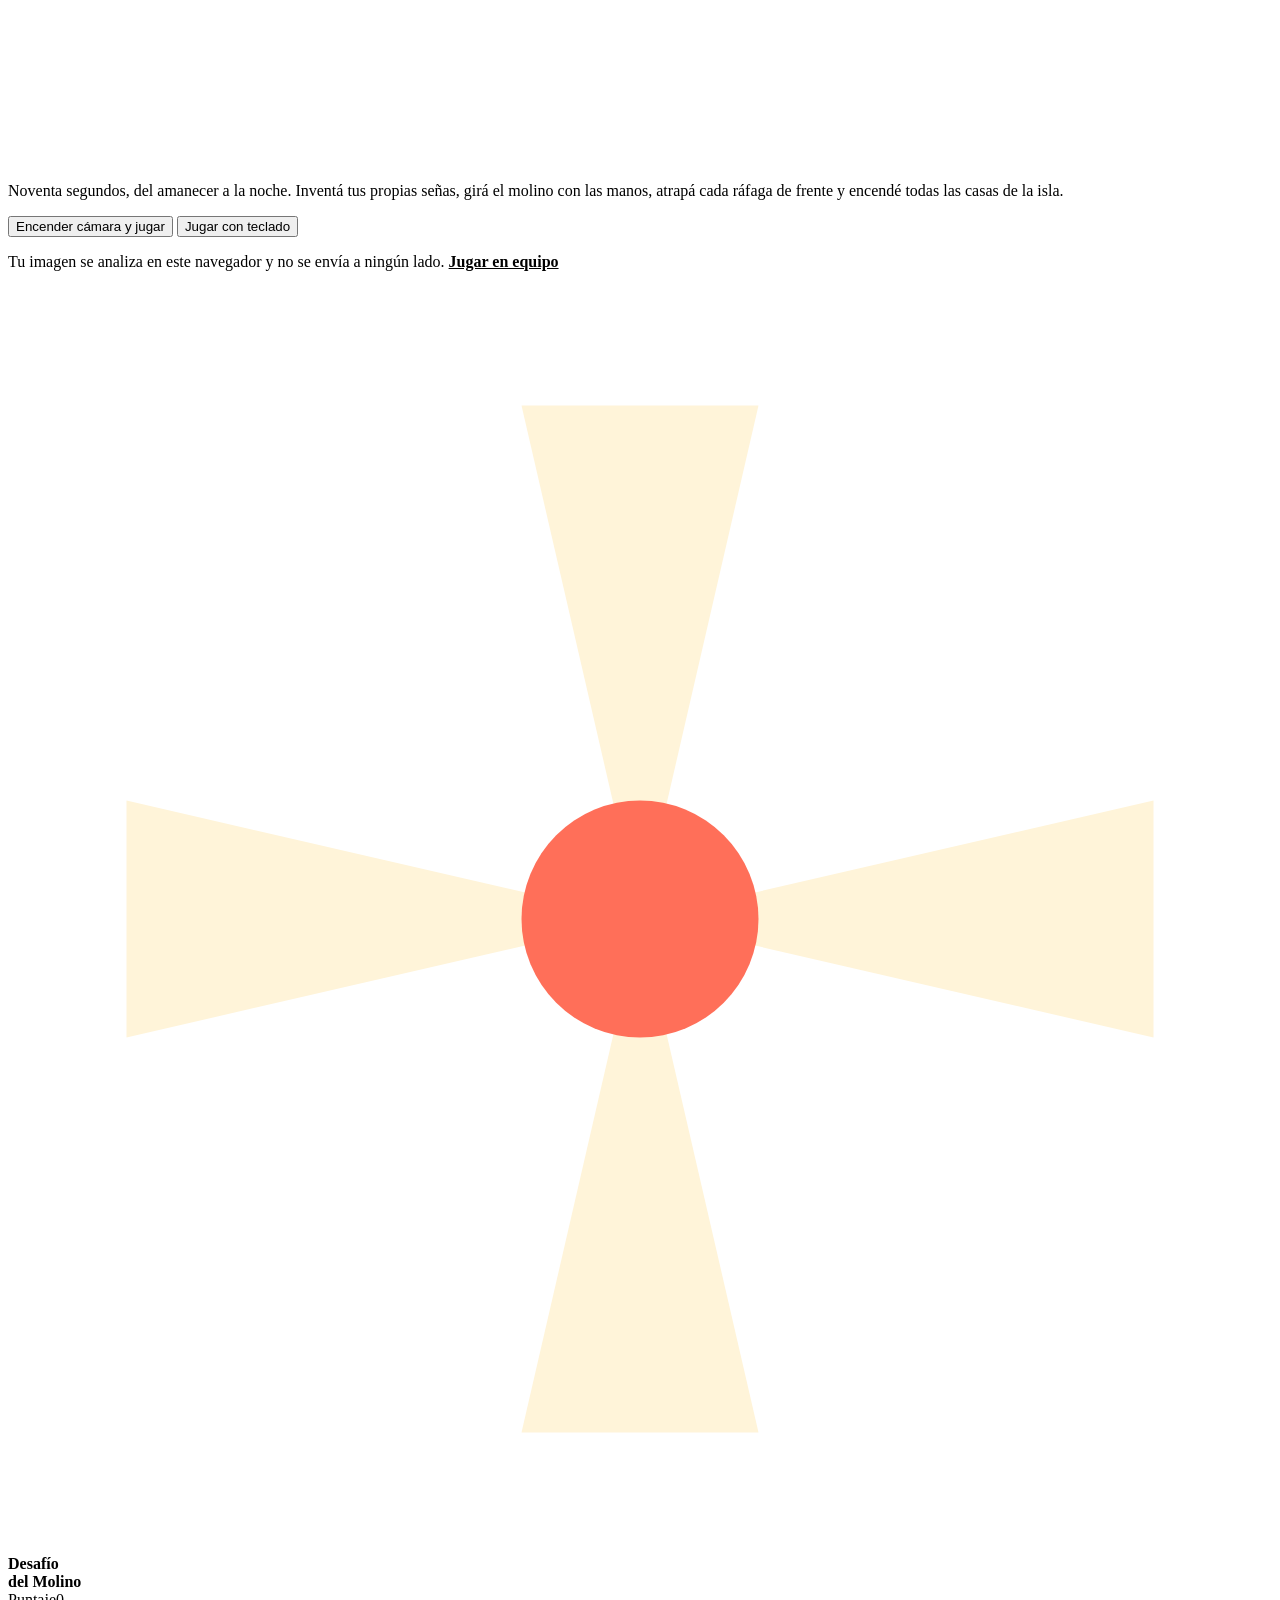
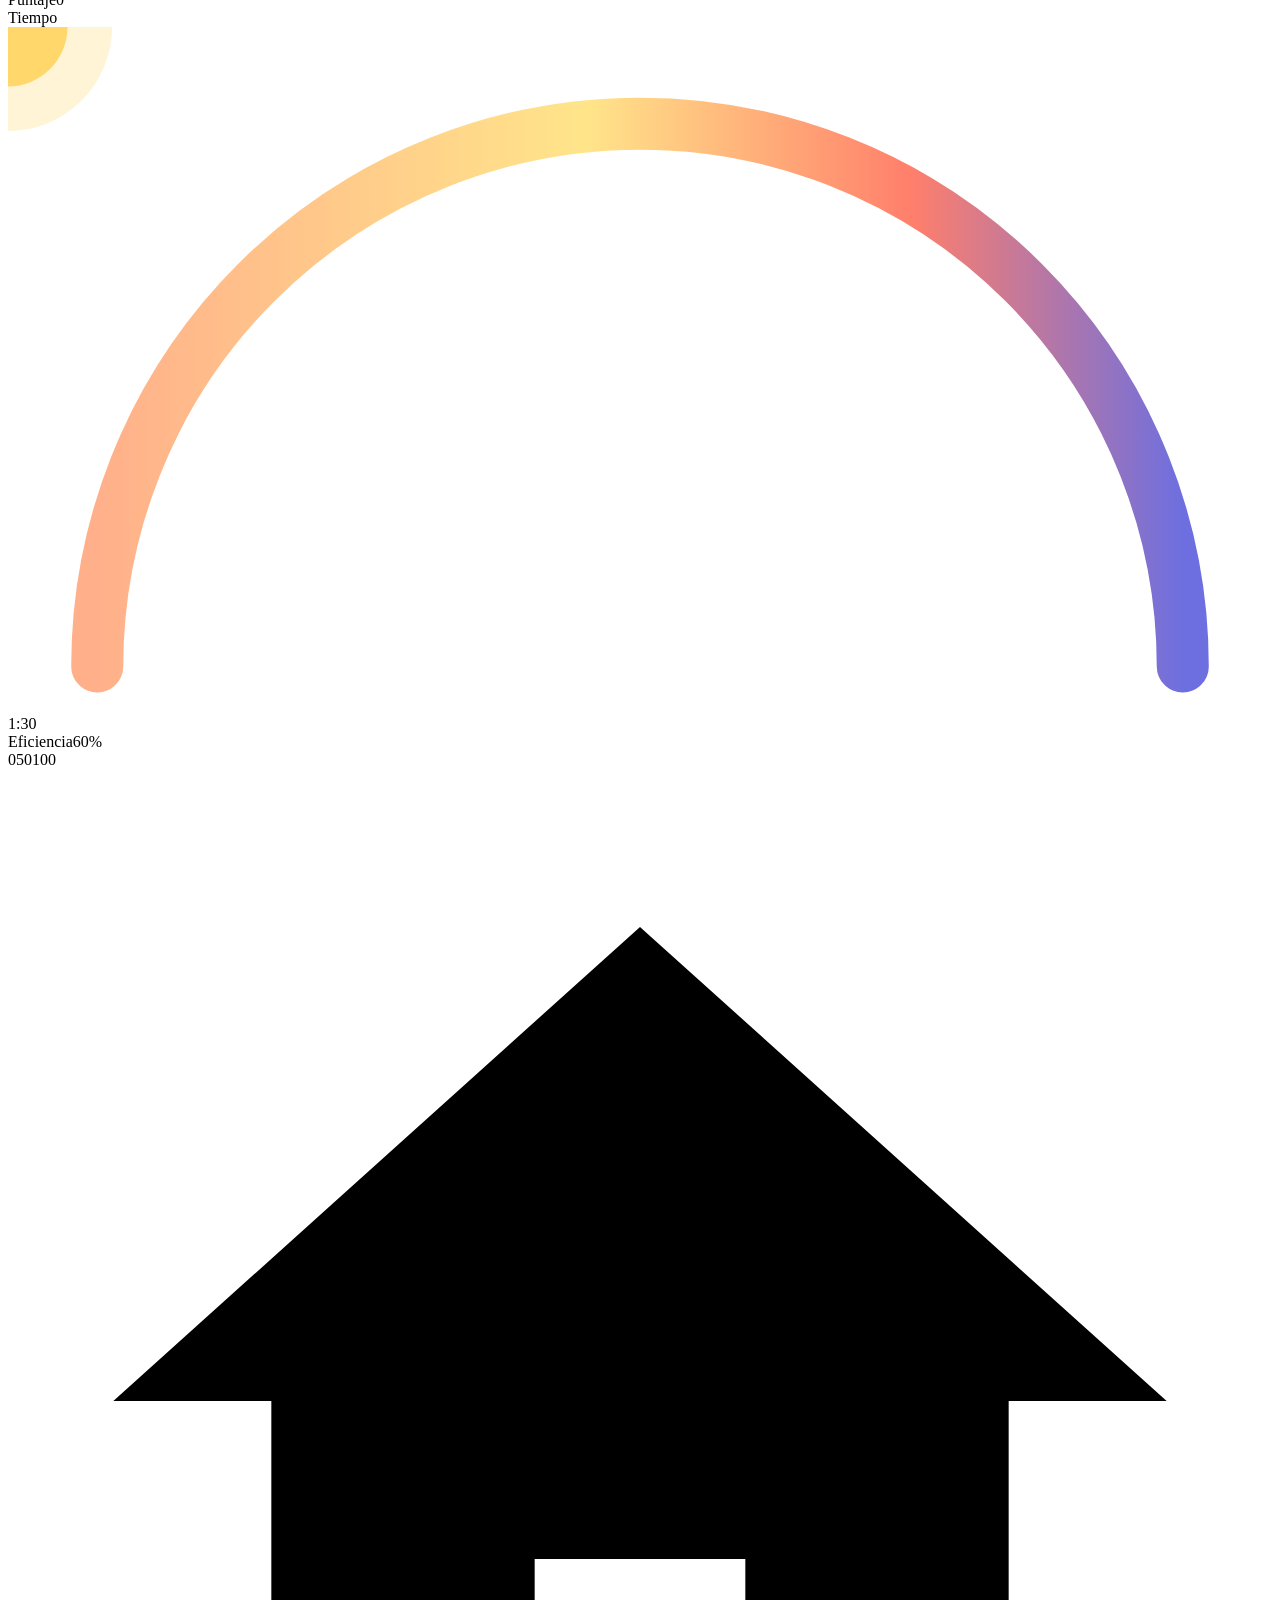
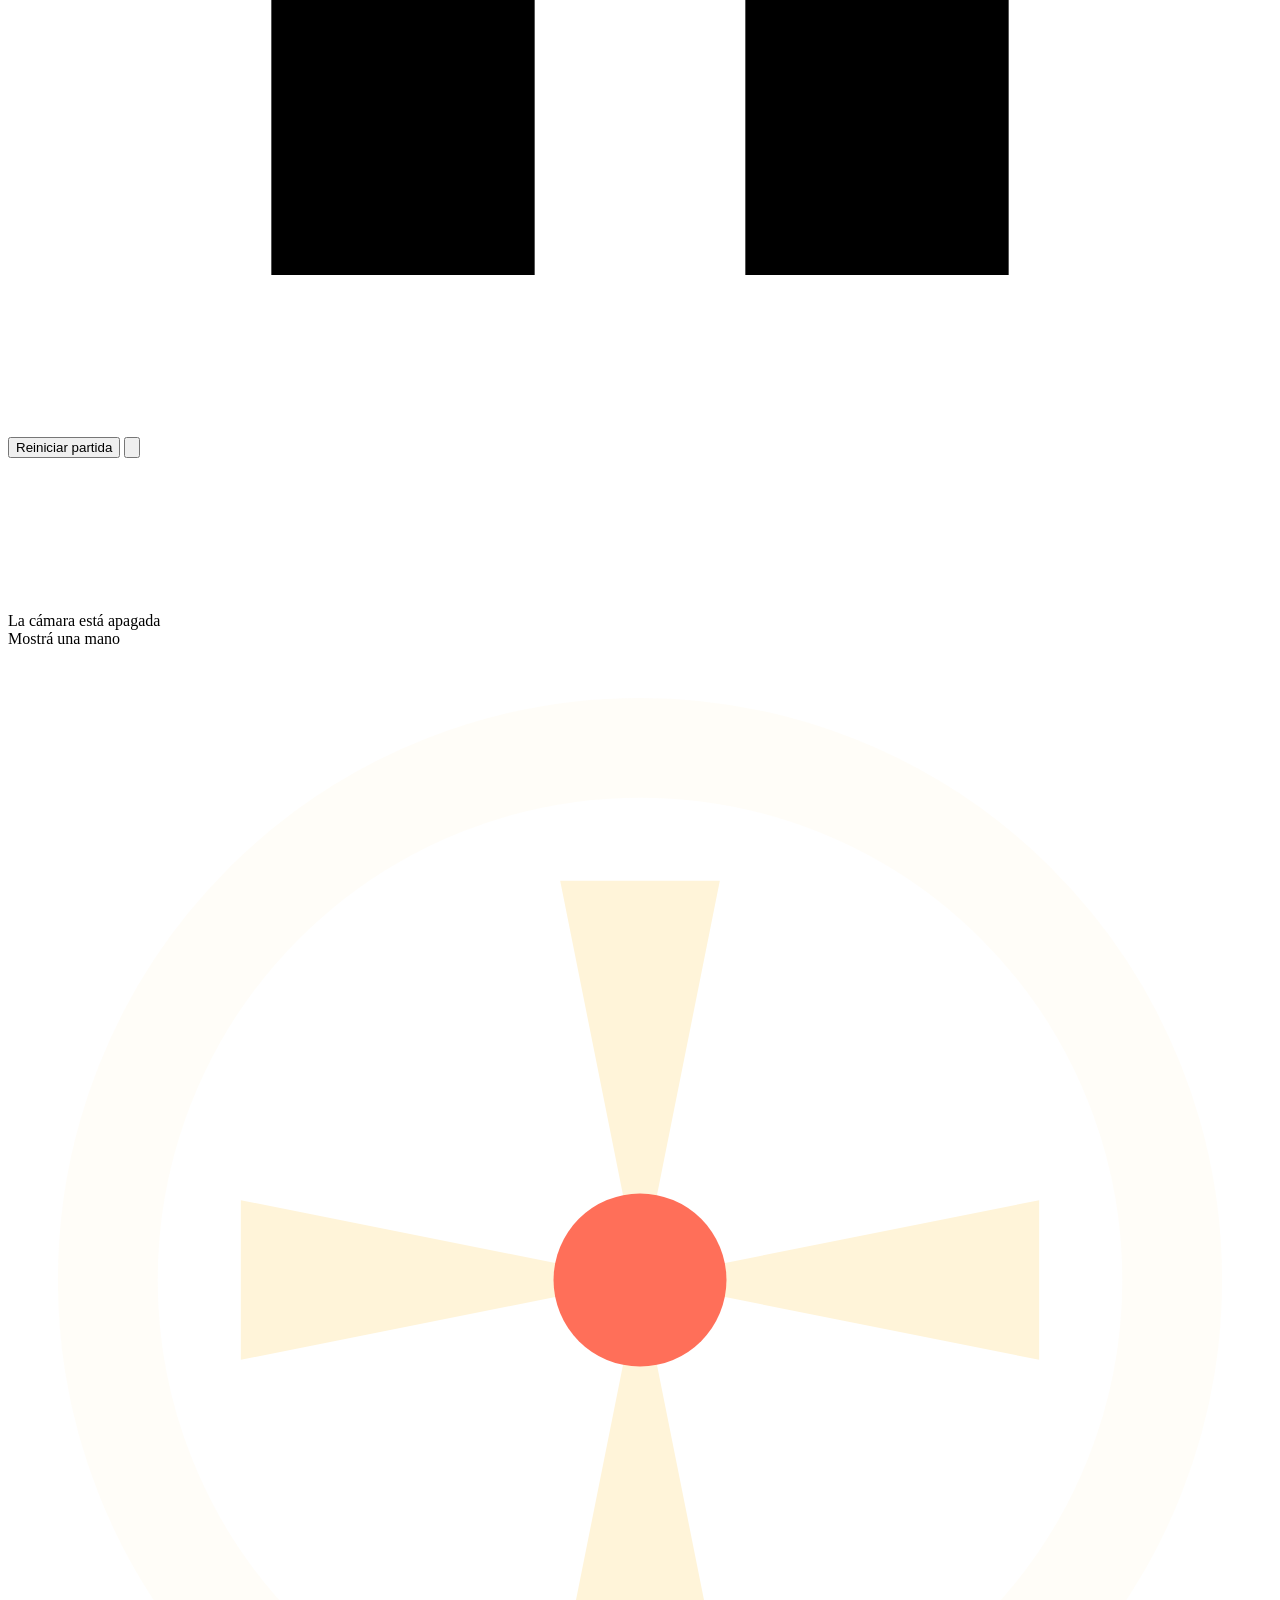
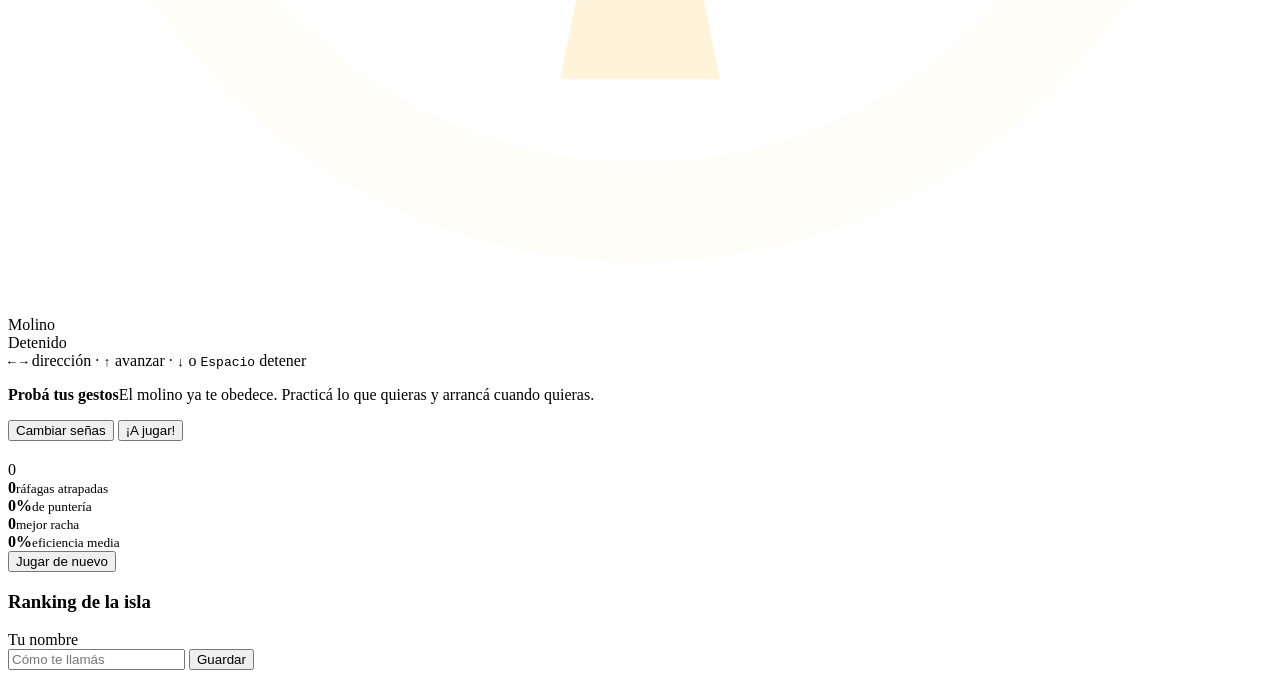
==== web/index.html @ c10a6aa8 "Modo grupal, panel para profes, taller con IA y señas propias - /grupal: cuatro roles conectados sob" ====
<!doctype html>
<html lang="es">
<head>
<meta charset="utf-8">
<meta name="viewport" content="width=device-width,initial-scale=1,viewport-fit=cover">
<title>Desafío del Molino</title>
<meta name="description" content="Orientá un molino con las manos, atrapá el viento y encendé un pueblo entero antes de que caiga la noche.">
<meta name="theme-color" content="#10303a">
<link rel="icon" href="data:image/svg+xml,%3Csvg xmlns='http://www.w3.org/2000/svg' viewBox='0 0 64 64'%3E%3Ccircle cx='32' cy='32' r='30' fill='%2310303a'/%3E%3Cg fill='%23fff1d0'%3E%3Cpath d='M32 32 26 8h12z'/%3E%3Cpath d='M32 32 26 56h12z'/%3E%3Cpath d='M32 32 8 26v12z'/%3E%3Cpath d='M32 32 56 26v12z'/%3E%3C/g%3E%3Ccircle cx='32' cy='32' r='6' fill='%23e8513f'/%3E%3C/svg%3E">
<link rel="preconnect" href="https://fonts.googleapis.com">
<link rel="preconnect" href="https://fonts.gstatic.com" crossorigin>
<link rel="preconnect" href="https://cdn.jsdelivr.net" crossorigin>
<link href="https://fonts.googleapis.com/css2?family=Figtree:wght@400;500;600;700;800&family=Fraunces:ital,opsz,wght,SOFT@0,9..144,500..900,100;1,9..144,400..700,100&display=swap" rel="stylesheet">
<link rel="stylesheet" href="/style.css">
</head>
<body>
<canvas id="world" role="img" aria-label="Isla vista desde arriba con un molino en el centro y ráfagas de viento que llegan desde la costa"></canvas>
<div id="danger"></div>

<section id="landing" class="overlay">
  <div class="land sheet">
    <h1 id="title" aria-label="Desafío del Molino"></h1>
    <p class="lead">Noventa segundos, del amanecer a la noche. Inventá tus propias señas, girá el molino con las manos, atrapá cada ráfaga de frente y encendé todas las casas de la isla.</p>
    <div class="gestures" id="guide"></div>
    <div class="cta">
      <button id="btnCam" class="btn primary">Encender cámara y jugar</button>
      <button id="btnKeys" class="btn ghost">Jugar con teclado</button>
    </div>
    <div id="err" role="alert"></div>
    <p class="fine">Tu imagen se analiza en este navegador y no se envía a ningún lado. <a href="/grupal" style="color:var(--gold);font-weight:700">Jugar en equipo</a></p>
  </div>
</section>

<aside id="hudL" class="hud" aria-label="Estadísticas de la partida">
  <div class="brand"><svg viewBox="0 0 64 64" aria-hidden="true"><g fill="#fff4d9"><path d="M32 32 26 6h12z"/><path d="M32 32 26 58h12z"/><path d="M32 32 6 26v12z"/><path d="M32 32 58 26v12z"/></g><circle cx="32" cy="32" r="6" fill="#ff6f59"/></svg><b>Desafío<br>del Molino</b></div>
  <div class="panel score-card"><span class="label">Puntaje</span><span id="score">0</span><span id="combo"></span></div>
  <div class="panel time-card" id="timeCard"><span class="label">Tiempo</span>
    <div class="dial"><svg viewBox="0 0 170 92" aria-hidden="true">
      <defs><linearGradient id="dayG" x1="0" x2="1"><stop offset="0" stop-color="#ffb08a"/><stop offset=".45" stop-color="#ffe58a"/><stop offset=".75" stop-color="#ff7f6b"/><stop offset="1" stop-color="#6d6fe0"/></linearGradient></defs>
      <path d="M12 86A73 73 0 0 1 158 86" fill="none" stroke="rgba(255,244,217,.14)" stroke-width="7" stroke-linecap="round"/>
      <path id="dayArc" d="M12 86A73 73 0 0 1 158 86" fill="none" stroke="url(#dayG)" stroke-width="7" stroke-linecap="round"/>
      <circle id="sunHalo" r="14" fill="#ffd76a" opacity=".28"/><circle id="sunDot" r="8" fill="#ffd76a"/>
    </svg><div id="timeText">1:30</div></div>
  </div>
  <div class="panel eff-card" id="effCard">
    <div class="eff-head"><span class="label">Eficiencia</span><span id="effText">60%</span></div>
    <div class="bar"><i id="effGhost" style="width:60%"></i><i id="effFill" style="width:60%"></i></div>
    <div class="ticks"><span>0</span><span>50</span><span>100</span></div>
    <div id="homes"><svg viewBox="0 0 24 24" aria-hidden="true"><path d="M12 3 2 12h3v9h5v-6h4v6h5v-9h3z"/></svg><span id="homesText"></span></div>
  </div>
  <div class="hud-actions">
    <button id="btnRestart" class="btn ghost">Reiniciar partida</button>
    <button id="btnSound" class="btn ghost" aria-label="Sonido"><svg viewBox="0 0 24 24"><path d="M4 9.5v5h4l5 4v-13l-5 4z" fill="currentColor"/><path class="w" d="M16.5 8.5a5 5 0 0 1 0 7M19 6a8.5 8.5 0 0 1 0 12"/><path class="x" d="m16.5 9.5 5 5m0-5-5 5"/></svg></button>
  </div>
</aside>

<aside id="hudR" class="hud" aria-label="Lectura de gestos">
  <div class="cam" id="cam"><video id="vid" playsinline muted></video><canvas id="skel"></canvas><div id="camMsg">La cámara está apagada</div></div>
  <div class="panel readout">
    <div id="gestureNow" class="dim" aria-live="polite"><span>Mostrá una mano</span></div>
    <div class="chips" id="chips"></div>
  </div>
  <div class="panel mill-state">
    <svg id="millIcon" viewBox="0 0 38 38" aria-hidden="true"><circle cx="19" cy="19" r="16" fill="none" stroke="rgba(255,244,217,.2)" stroke-width="3"/><path id="millArc" fill="none" stroke="#6fe3b0" stroke-width="3.4" stroke-linecap="round"/><g id="millBlades"><path d="M19 19 16.6 7h4.8zM19 19 16.6 31h4.8zM19 19 7 16.6v4.8zM19 19 31 16.6v4.8z" fill="#fff4d9"/></g><circle cx="19" cy="19" r="2.6" fill="#ff6f59"/></svg>
    <div><span class="label">Molino</span><div id="millStateText">Detenido</div></div>
  </div>
  <div class="panel keys-hint"><kbd>←</kbd> <kbd>→</kbd> dirección · <kbd>↑</kbd> avanzar · <kbd>↓</kbd> o <kbd>Espacio</kbd> detener</div>
</aside>

<section id="practice" class="overlay hidden">
  <div class="panel prac sheet">
    <p><b id="pracTitle">Probá tus gestos</b><span id="pracText">El molino ya te obedece. Practicá lo que quieras y arrancá cuando quieras.</span></p>
    <button id="btnSigns" class="btn ghost" type="button">Cambiar señas</button>
    <button id="btnGo" class="btn primary">¡A jugar!</button>
  </div>
</section>

<div id="count" aria-live="assertive"></div>

<section id="end" class="overlay hidden">
  <div class="end-card sheet">
    <div id="endKicker" class="rev" style="--d:0"></div>
    <h2 id="endTitle" class="rev" style="--d:1"></h2>
    <p id="endText" class="rev" style="--d:2"></p>
    <div id="endScore" class="rev" style="--d:3">0</div>
    <div id="endRecord" class="rev" style="--d:3"></div>
    <div class="stats rev" style="--d:4">
      <div class="stat"><b id="stHits">0</b><small>ráfagas atrapadas</small></div>
      <div class="stat"><b id="stAcc">0%</b><small>de puntería</small></div>
      <div class="stat"><b id="stCombo">0</b><small>mejor racha</small></div>
      <div class="stat"><b id="stAvg">0%</b><small>eficiencia media</small></div>
    </div>
    <button id="btnAgain" class="btn primary rev" style="--d:5">Jugar de nuevo</button>
  </div>
  <div class="panel board sheet rev" style="--d:6">
    <h3>Ranking de la isla</h3>
    <form id="saveForm" autocomplete="off">
      <label class="label" for="playerName">Tu nombre</label>
      <div class="save-row">
        <input id="playerName" maxlength="18" placeholder="Cómo te llamás" enterkeyhint="done" required>
        <button id="btnSave" class="btn primary" type="submit">Guardar</button>
      </div>
    </form>
    <p id="boardMsg" role="status"></p>
    <ol id="boardList"></ol>
  </div>
</section>

<script src="/core.js"></script>
<script src="/signs.js"></script>
<script src="/solo.js"></script>
</body>
</html>
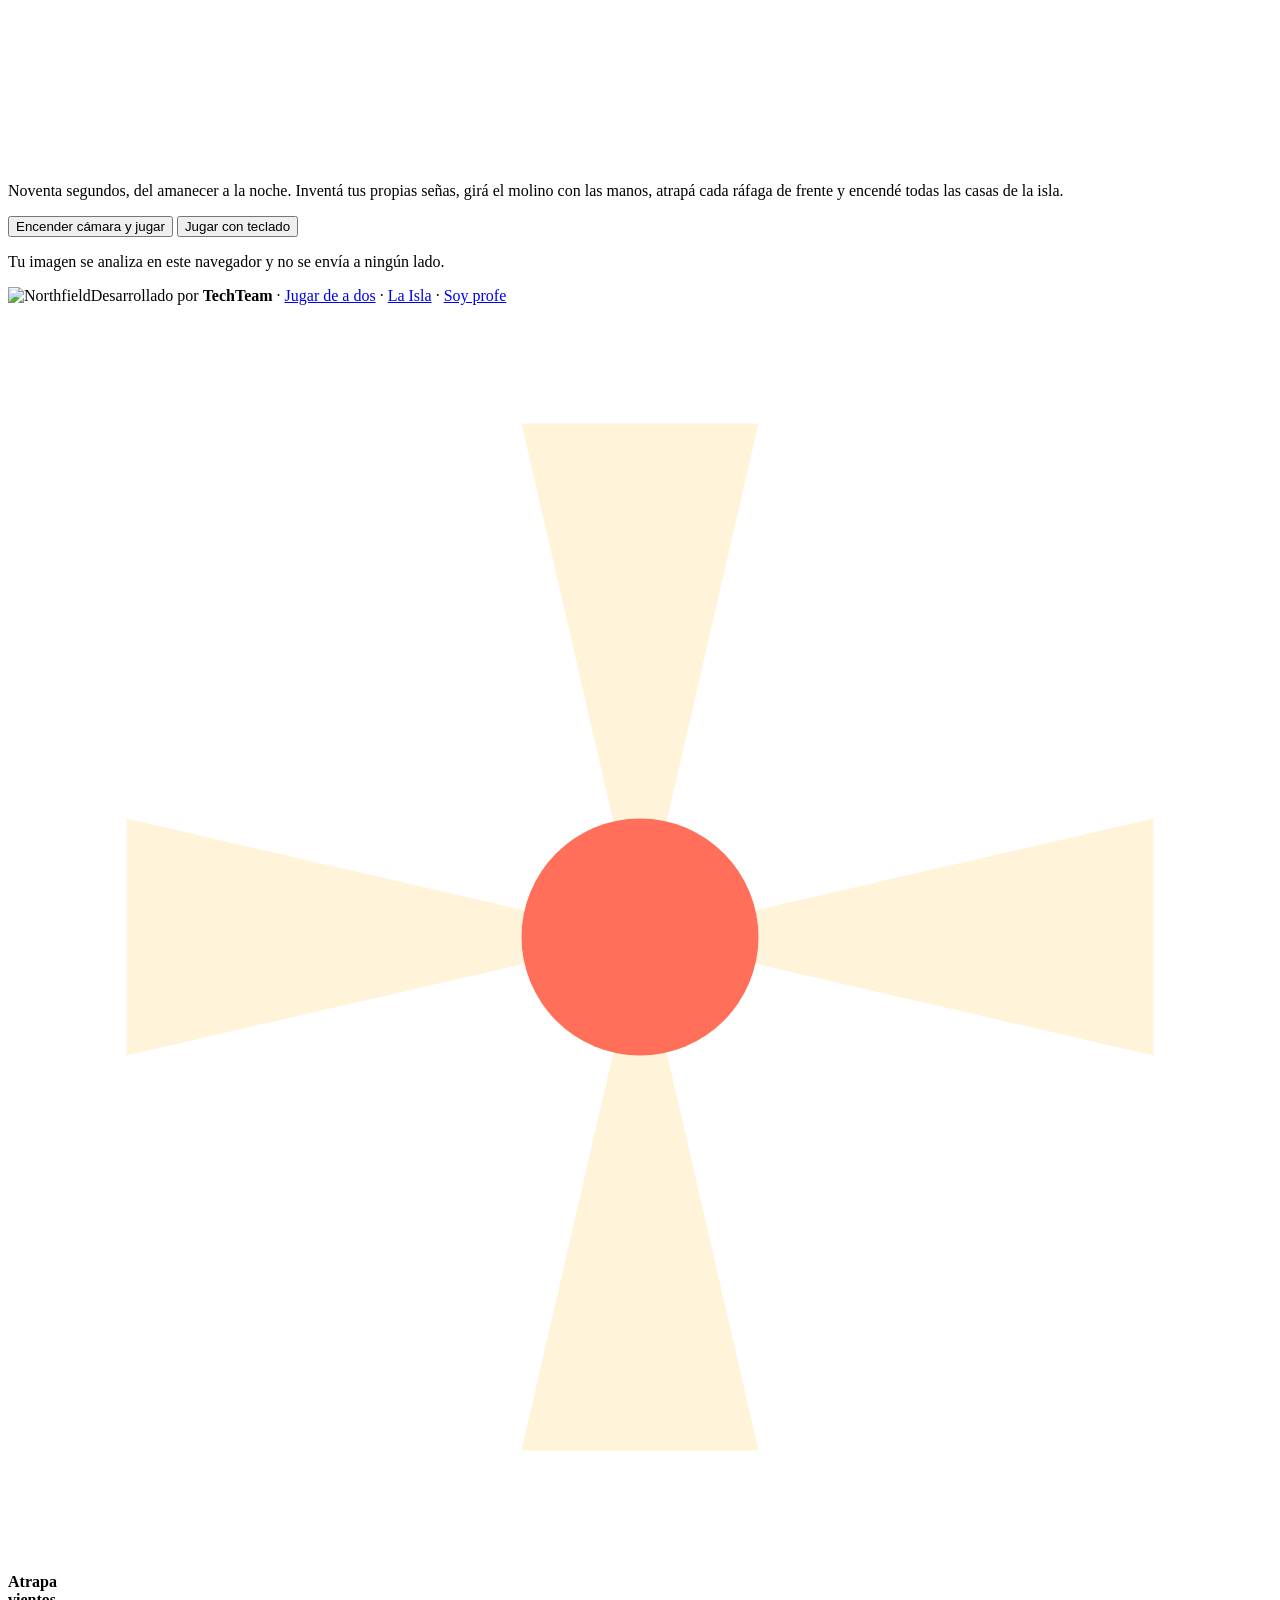
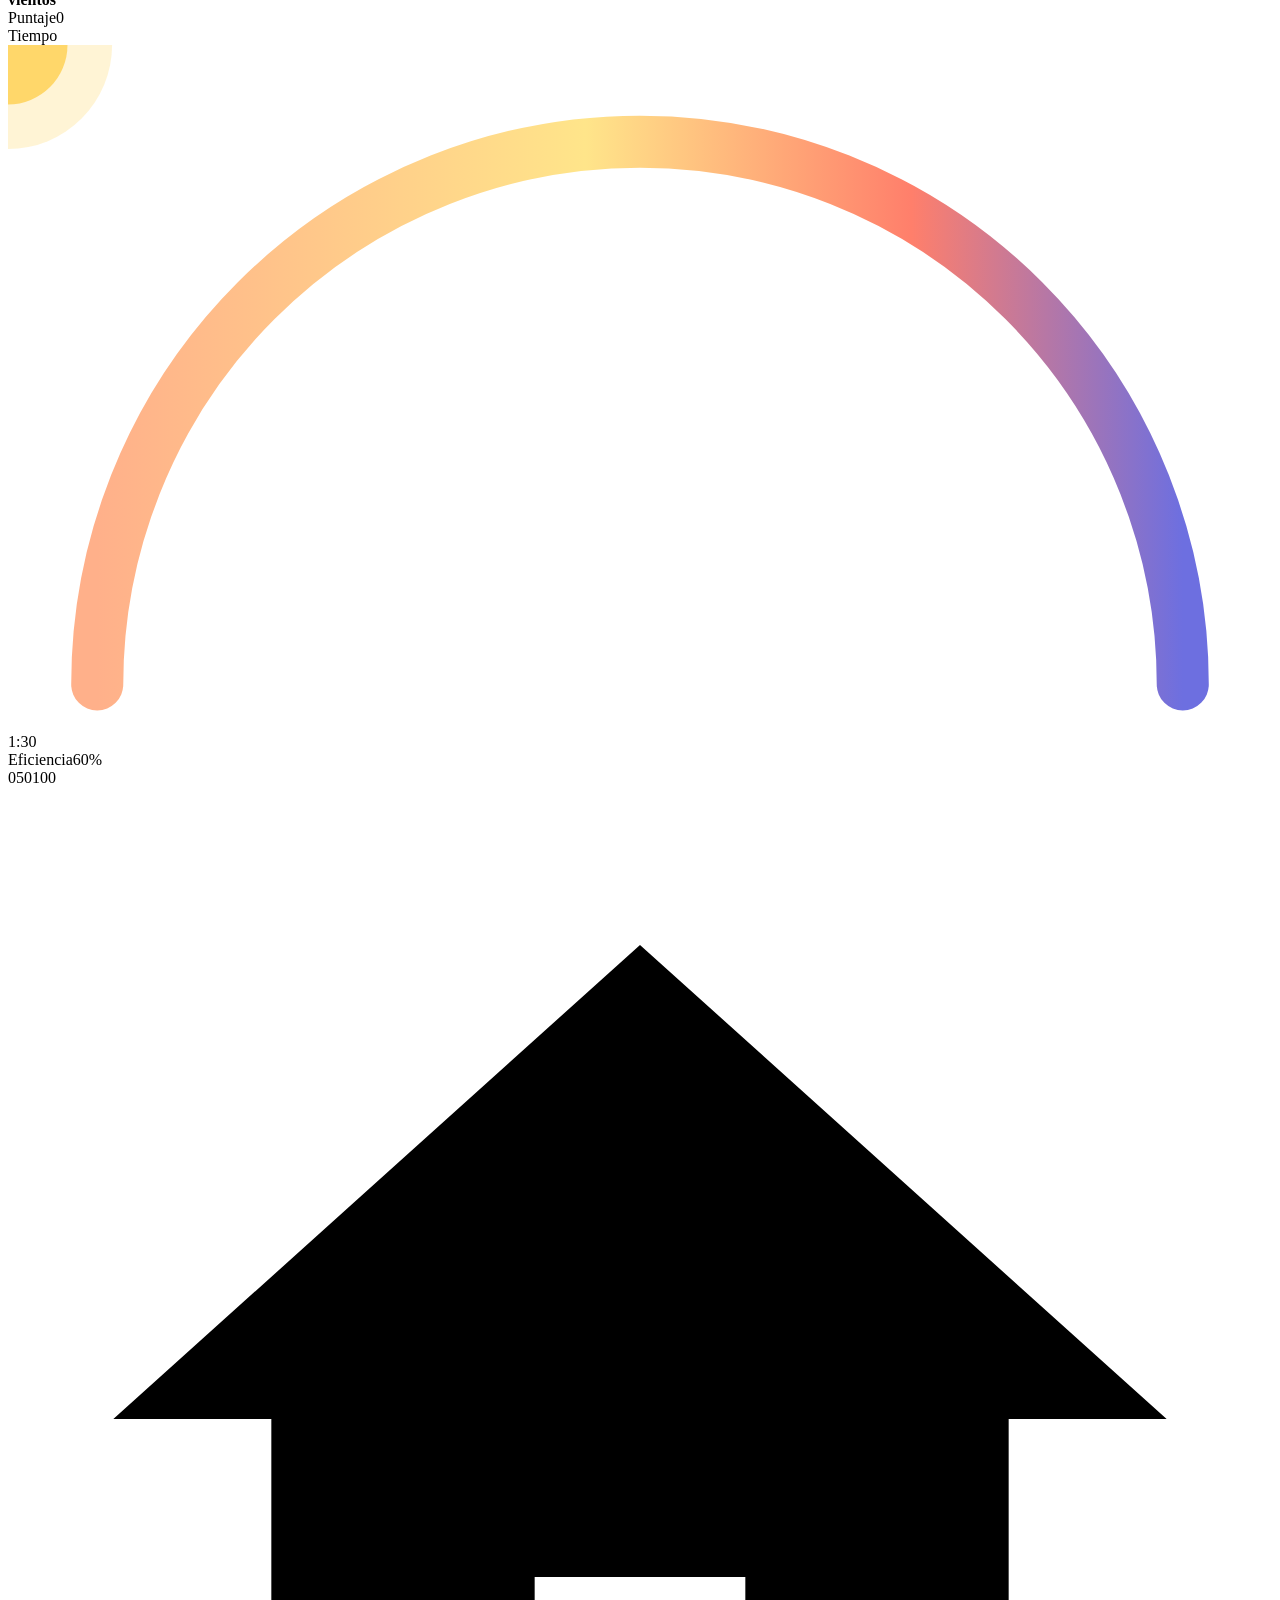
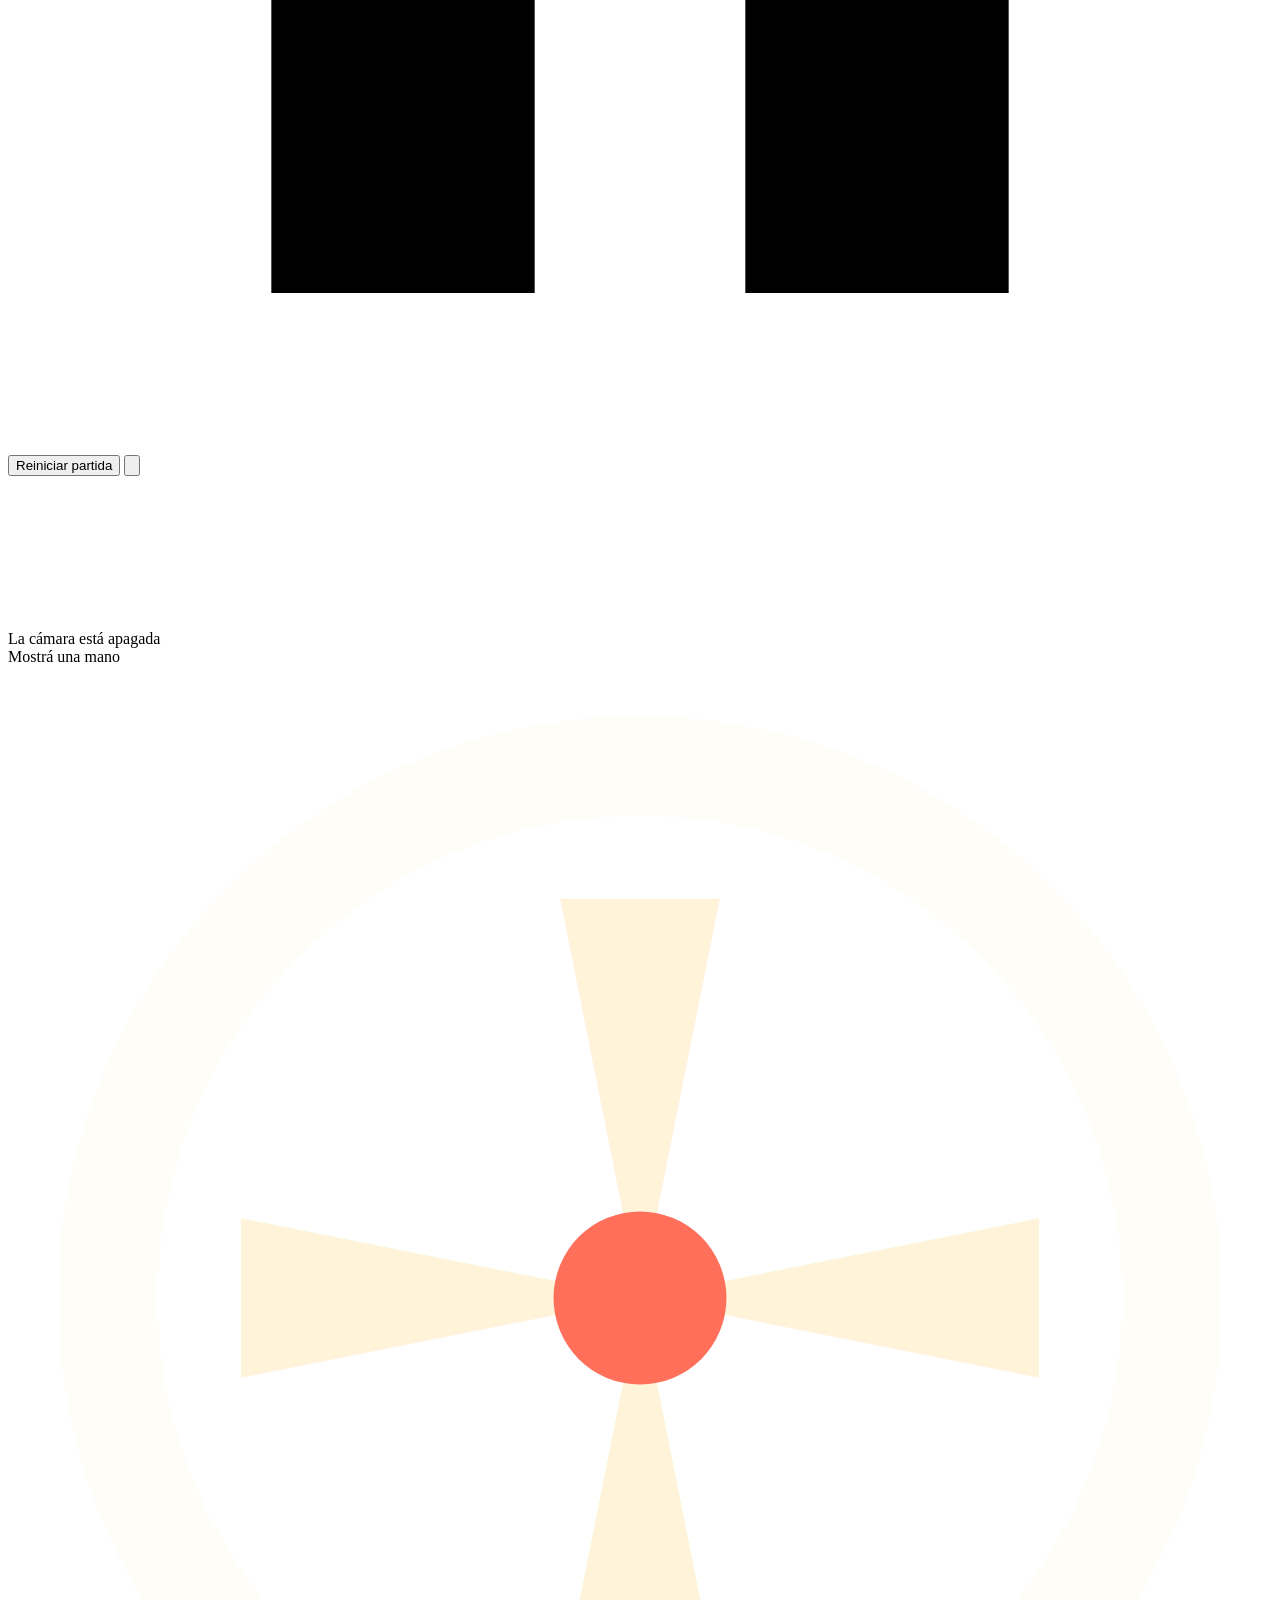
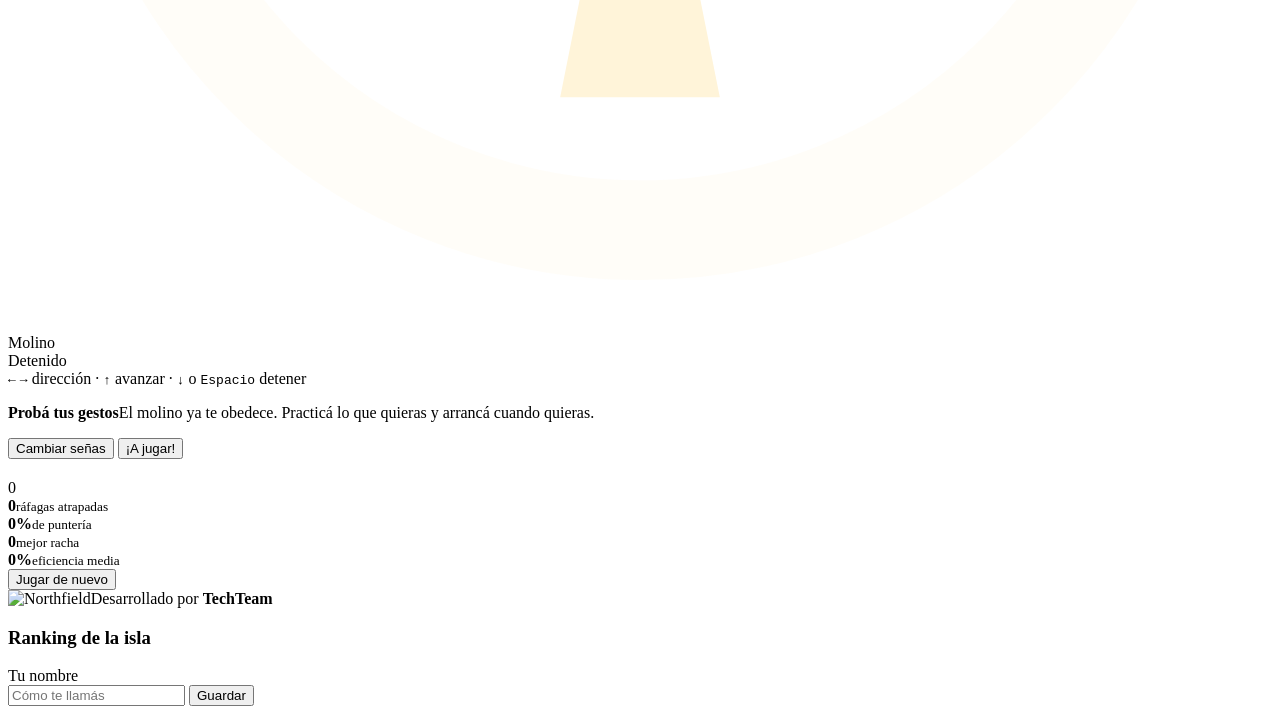
==== commit bec1dbfc: "Atrapavientos: modo de a dos, nuevo nombre y créditos - /atrapavientos: Director del Molino y Anunci" ====
--- a/web/index.html
+++ b/web/index.html
@@ -3,10 +3,10 @@
 <head>
 <meta charset="utf-8">
 <meta name="viewport" content="width=device-width,initial-scale=1,viewport-fit=cover">
-<title>Desafío del Molino</title>
+<title>Atrapavientos</title>
 <meta name="description" content="Orientá un molino con las manos, atrapá el viento y encendé un pueblo entero antes de que caiga la noche.">
 <meta name="theme-color" content="#10303a">
-<link rel="icon" href="data:image/svg+xml,%3Csvg xmlns='http://www.w3.org/2000/svg' viewBox='0 0 64 64'%3E%3Ccircle cx='32' cy='32' r='30' fill='%2310303a'/%3E%3Cg fill='%23fff1d0'%3E%3Cpath d='M32 32 26 8h12z'/%3E%3Cpath d='M32 32 26 56h12z'/%3E%3Cpath d='M32 32 8 26v12z'/%3E%3Cpath d='M32 32 56 26v12z'/%3E%3C/g%3E%3Ccircle cx='32' cy='32' r='6' fill='%23e8513f'/%3E%3C/svg%3E">
+<link rel="icon" href="/northfield.png">
 <link rel="preconnect" href="https://fonts.googleapis.com">
 <link rel="preconnect" href="https://fonts.gstatic.com" crossorigin>
 <link rel="preconnect" href="https://cdn.jsdelivr.net" crossorigin>
@@ -19,7 +19,7 @@
 
 <section id="landing" class="overlay">
   <div class="land sheet">
-    <h1 id="title" aria-label="Desafío del Molino"></h1>
+    <h1 id="title" aria-label="Atrapavientos"></h1>
     <p class="lead">Noventa segundos, del amanecer a la noche. Inventá tus propias señas, girá el molino con las manos, atrapá cada ráfaga de frente y encendé todas las casas de la isla.</p>
     <div class="gestures" id="guide"></div>
     <div class="cta">
@@ -27,12 +27,13 @@
       <button id="btnKeys" class="btn ghost">Jugar con teclado</button>
     </div>
     <div id="err" role="alert"></div>
-    <p class="fine">Tu imagen se analiza en este navegador y no se envía a ningún lado. <a href="/grupal" style="color:var(--gold);font-weight:700">Jugar en equipo</a></p>
+    <p class="fine">Tu imagen se analiza en este navegador y no se envía a ningún lado.</p>
+    <div class="credits"><img src="/northfield.png" alt="Northfield" width="34" height="42"><span>Desarrollado por <b>TechTeam</b> · <a href="/atrapavientos">Jugar de a dos</a> · <a href="/grupal">La Isla</a> · <a href="/profe">Soy profe</a></span></div>
   </div>
 </section>
 
 <aside id="hudL" class="hud" aria-label="Estadísticas de la partida">
-  <div class="brand"><svg viewBox="0 0 64 64" aria-hidden="true"><g fill="#fff4d9"><path d="M32 32 26 6h12z"/><path d="M32 32 26 58h12z"/><path d="M32 32 6 26v12z"/><path d="M32 32 58 26v12z"/></g><circle cx="32" cy="32" r="6" fill="#ff6f59"/></svg><b>Desafío<br>del Molino</b></div>
+  <div class="brand"><svg viewBox="0 0 64 64" aria-hidden="true"><g fill="#fff4d9"><path d="M32 32 26 6h12z"/><path d="M32 32 26 58h12z"/><path d="M32 32 6 26v12z"/><path d="M32 32 58 26v12z"/></g><circle cx="32" cy="32" r="6" fill="#ff6f59"/></svg><b>Atrapa<br>vientos</b></div>
   <div class="panel score-card"><span class="label">Puntaje</span><span id="score">0</span><span id="combo"></span></div>
   <div class="panel time-card" id="timeCard"><span class="label">Tiempo</span>
     <div class="dial"><svg viewBox="0 0 170 92" aria-hidden="true">
@@ -91,6 +92,7 @@
       <div class="stat"><b id="stAvg">0%</b><small>eficiencia media</small></div>
     </div>
     <button id="btnAgain" class="btn primary rev" style="--d:5">Jugar de nuevo</button>
+    <div class="rev" style="--d:6"><div class="credits"><img src="/northfield.png" alt="Northfield" width="34" height="42"><span>Desarrollado por <b>TechTeam</b></span></div></div>
   </div>
   <div class="panel board sheet rev" style="--d:6">
     <h3>Ranking de la isla</h3>
